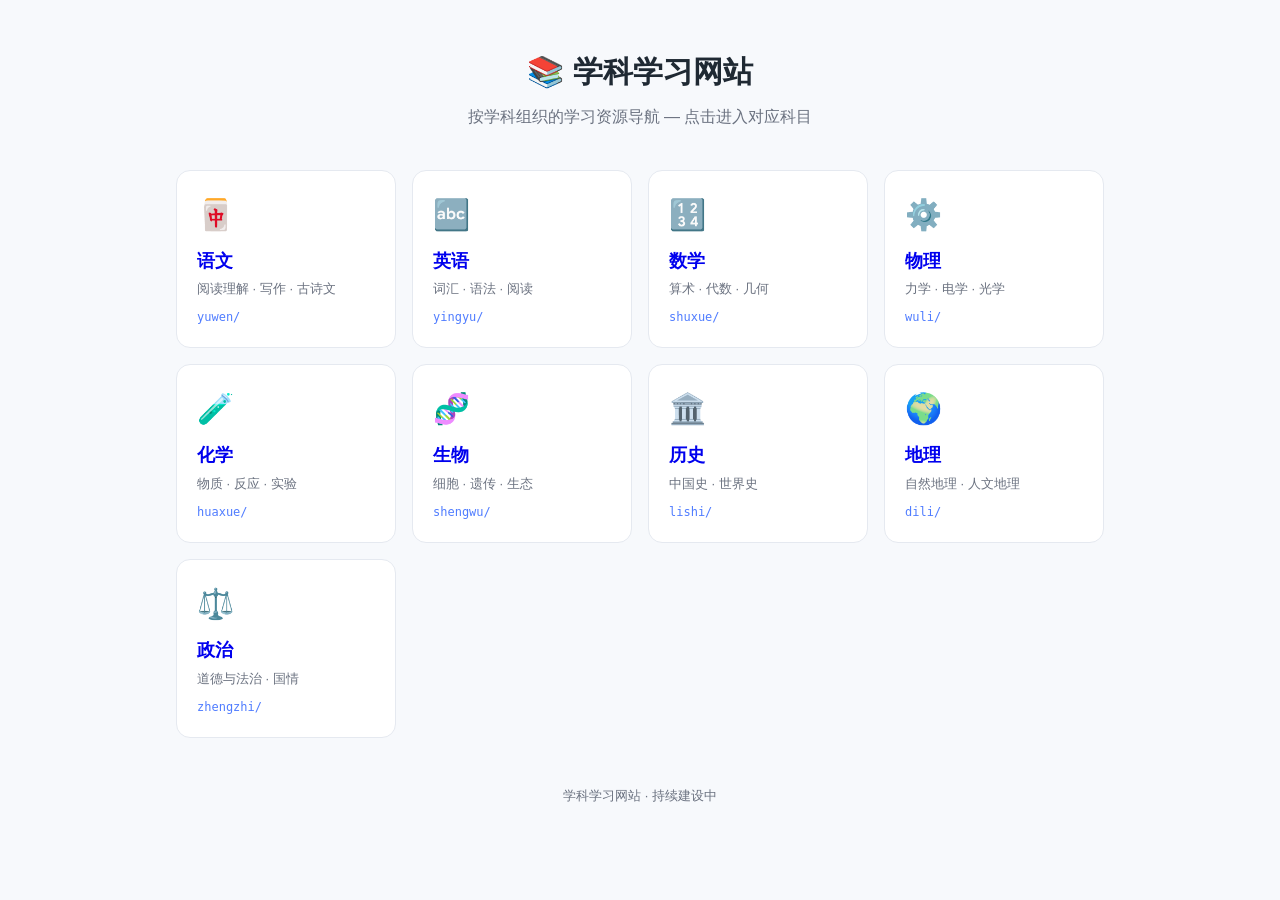
==== index.html @ 14922597 "init: 多学科学系网站骨架（语数英物化+生物史地政）" ====
<!DOCTYPE html>
<html lang="zh-CN">
<head>
  <meta charset="UTF-8" />
  <meta name="viewport" content="width=device-width, initial-scale=1.0" />
  <title>学科学习网站</title>
  <style>
    :root {
      --bg: #f7f9fc;
      --card: #ffffff;
      --text: #1f2933;
      --muted: #6b7280;
      --accent: #4f7cff;
      --accent-soft: #eef3ff;
      --border: #e5e9f0;
    }
    * { box-sizing: border-box; }
    body {
      margin: 0;
      font-family: -apple-system, BlinkMacSystemFont, "Segoe UI", "PingFang SC", "Microsoft YaHei", sans-serif;
      background: var(--bg);
      color: var(--text);
      line-height: 1.6;
    }
    header {
      text-align: center;
      padding: 48px 16px 24px;
    }
    header h1 { margin: 0 0 8px; font-size: 30px; }
    header p { margin: 0; color: var(--muted); }
    main {
      max-width: 960px;
      margin: 0 auto;
      padding: 16px;
      display: grid;
      grid-template-columns: repeat(auto-fill, minmax(200px, 1fr));
      gap: 16px;
    }
    a.card {
      display: block;
      text-decoration: none;
      background: var(--card);
      border: 1px solid var(--border);
      border-radius: 14px;
      padding: 20px;
      transition: transform .15s ease, box-shadow .15s ease;
    }
    a.card:hover {
      transform: translateY(-3px);
      box-shadow: 0 8px 24px rgba(79, 124, 255, .12);
      border-color: var(--accent);
    }
    .emoji { font-size: 30px; }
    .name { font-size: 18px; font-weight: 600; margin-top: 8px; }
    .desc { font-size: 13px; color: var(--muted); margin-top: 4px; }
    .folder { font-size: 12px; color: var(--accent); margin-top: 8px; font-family: monospace; }
    footer {
      text-align: center;
      color: var(--muted);
      font-size: 13px;
      padding: 32px 16px 48px;
    }
  </style>
</head>
<body>
  <header>
    <h1>📚 学科学习网站</h1>
    <p>按学科组织的学习资源导航 — 点击进入对应科目</p>
  </header>
  <main>
    <a class="card" href="yuwen/README.md">
      <div class="emoji">🀄</div><div class="name">语文</div>
      <div class="desc">阅读理解 · 写作 · 古诗文</div>
      <div class="folder">yuwen/</div>
    </a>
    <a class="card" href="yingyu/README.md">
      <div class="emoji">🔤</div><div class="name">英语</div>
      <div class="desc">词汇 · 语法 · 阅读</div>
      <div class="folder">yingyu/</div>
    </a>
    <a class="card" href="shuxue/README.md">
      <div class="emoji">🔢</div><div class="name">数学</div>
      <div class="desc">算术 · 代数 · 几何</div>
      <div class="folder">shuxue/</div>
    </a>
    <a class="card" href="wuli/README.md">
      <div class="emoji">⚙️</div><div class="name">物理</div>
      <div class="desc">力学 · 电学 · 光学</div>
      <div class="folder">wuli/</div>
    </a>
    <a class="card" href="huaxue/README.md">
      <div class="emoji">🧪</div><div class="name">化学</div>
      <div class="desc">物质 · 反应 · 实验</div>
      <div class="folder">huaxue/</div>
    </a>
    <a class="card" href="shengwu/README.md">
      <div class="emoji">🧬</div><div class="name">生物</div>
      <div class="desc">细胞 · 遗传 · 生态</div>
      <div class="folder">shengwu/</div>
    </a>
    <a class="card" href="lishi/README.md">
      <div class="emoji">🏛️</div><div class="name">历史</div>
      <div class="desc">中国史 · 世界史</div>
      <div class="folder">lishi/</div>
    </a>
    <a class="card" href="dili/README.md">
      <div class="emoji">🌍</div><div class="name">地理</div>
      <div class="desc">自然地理 · 人文地理</div>
      <div class="folder">dili/</div>
    </a>
    <a class="card" href="zhengzhi/README.md">
      <div class="emoji">⚖️</div><div class="name">政治</div>
      <div class="desc">道德与法治 · 国情</div>
      <div class="folder">zhengzhi/</div>
    </a>
  </main>
  <footer>学科学习网站 · 持续建设中</footer>
</body>
</html>
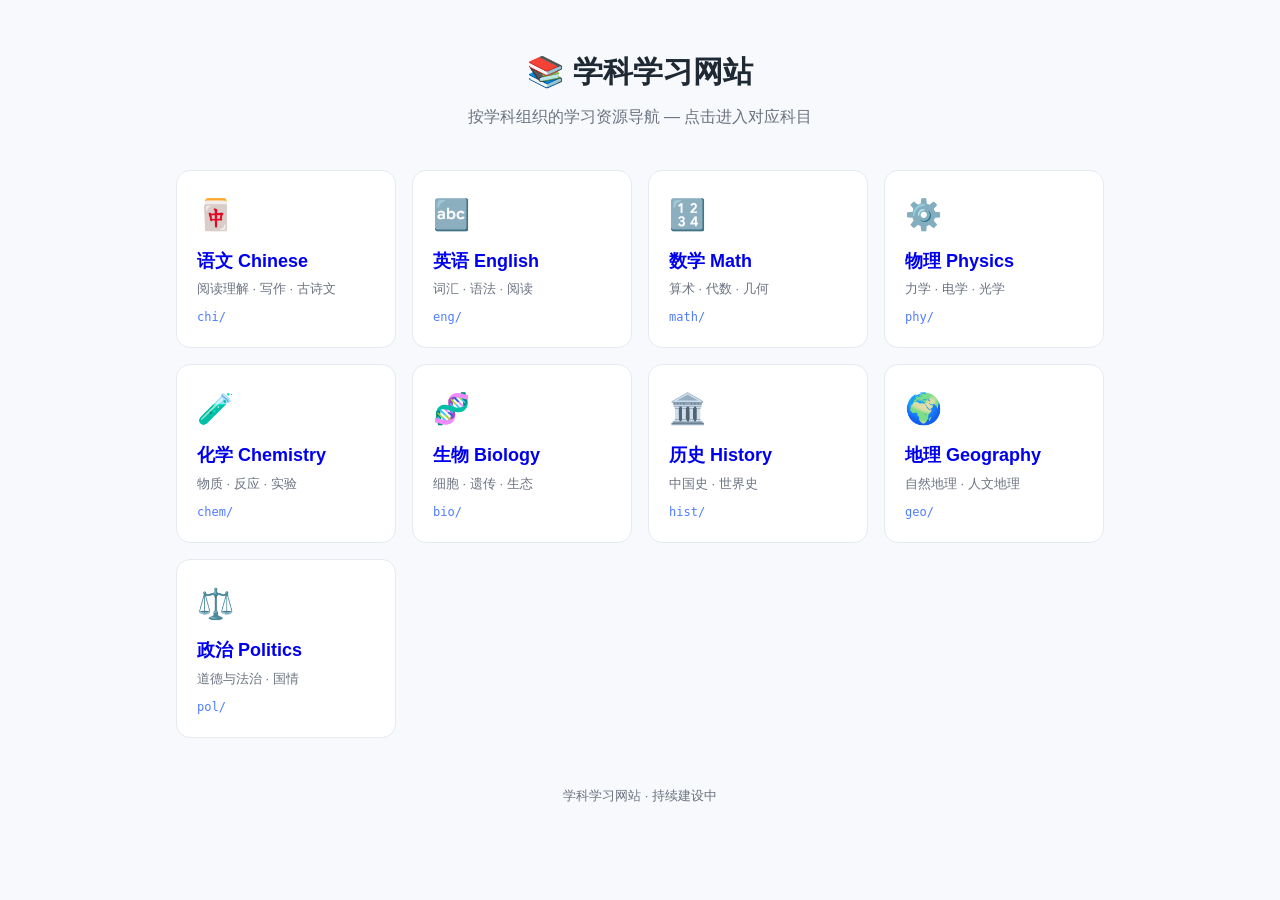
==== commit 3a3d71c6: "refactor: 学科目录更名为英文缩写 (chi/eng/math/phy/chem/bio/hist/geo/pol)" ====
--- a/index.html
+++ b/index.html
@@ -68,50 +68,50 @@
     <p>按学科组织的学习资源导航 — 点击进入对应科目</p>
   </header>
   <main>
-    <a class="card" href="yuwen/README.md">
-      <div class="emoji">🀄</div><div class="name">语文</div>
+    <a class="card" href="chi/README.md">
+      <div class="emoji">🀄</div><div class="name">语文 Chinese</div>
       <div class="desc">阅读理解 · 写作 · 古诗文</div>
-      <div class="folder">yuwen/</div>
+      <div class="folder">chi/</div>
     </a>
-    <a class="card" href="yingyu/README.md">
-      <div class="emoji">🔤</div><div class="name">英语</div>
+    <a class="card" href="eng/README.md">
+      <div class="emoji">🔤</div><div class="name">英语 English</div>
       <div class="desc">词汇 · 语法 · 阅读</div>
-      <div class="folder">yingyu/</div>
+      <div class="folder">eng/</div>
     </a>
-    <a class="card" href="shuxue/README.md">
-      <div class="emoji">🔢</div><div class="name">数学</div>
+    <a class="card" href="math/README.md">
+      <div class="emoji">🔢</div><div class="name">数学 Math</div>
       <div class="desc">算术 · 代数 · 几何</div>
-      <div class="folder">shuxue/</div>
+      <div class="folder">math/</div>
     </a>
-    <a class="card" href="wuli/README.md">
-      <div class="emoji">⚙️</div><div class="name">物理</div>
+    <a class="card" href="phy/README.md">
+      <div class="emoji">⚙️</div><div class="name">物理 Physics</div>
       <div class="desc">力学 · 电学 · 光学</div>
-      <div class="folder">wuli/</div>
+      <div class="folder">phy/</div>
     </a>
-    <a class="card" href="huaxue/README.md">
-      <div class="emoji">🧪</div><div class="name">化学</div>
+    <a class="card" href="chem/README.md">
+      <div class="emoji">🧪</div><div class="name">化学 Chemistry</div>
       <div class="desc">物质 · 反应 · 实验</div>
-      <div class="folder">huaxue/</div>
+      <div class="folder">chem/</div>
     </a>
-    <a class="card" href="shengwu/README.md">
-      <div class="emoji">🧬</div><div class="name">生物</div>
+    <a class="card" href="bio/README.md">
+      <div class="emoji">🧬</div><div class="name">生物 Biology</div>
       <div class="desc">细胞 · 遗传 · 生态</div>
-      <div class="folder">shengwu/</div>
+      <div class="folder">bio/</div>
     </a>
-    <a class="card" href="lishi/README.md">
-      <div class="emoji">🏛️</div><div class="name">历史</div>
+    <a class="card" href="hist/README.md">
+      <div class="emoji">🏛️</div><div class="name">历史 History</div>
       <div class="desc">中国史 · 世界史</div>
-      <div class="folder">lishi/</div>
+      <div class="folder">hist/</div>
     </a>
-    <a class="card" href="dili/README.md">
-      <div class="emoji">🌍</div><div class="name">地理</div>
+    <a class="card" href="geo/README.md">
+      <div class="emoji">🌍</div><div class="name">地理 Geography</div>
       <div class="desc">自然地理 · 人文地理</div>
-      <div class="folder">dili/</div>
+      <div class="folder">geo/</div>
     </a>
-    <a class="card" href="zhengzhi/README.md">
-      <div class="emoji">⚖️</div><div class="name">政治</div>
+    <a class="card" href="pol/README.md">
+      <div class="emoji">⚖️</div><div class="name">政治 Politics</div>
       <div class="desc">道德与法治 · 国情</div>
-      <div class="folder">zhengzhi/</div>
+      <div class="folder">pol/</div>
     </a>
   </main>
   <footer>学科学习网站 · 持续建设中</footer>
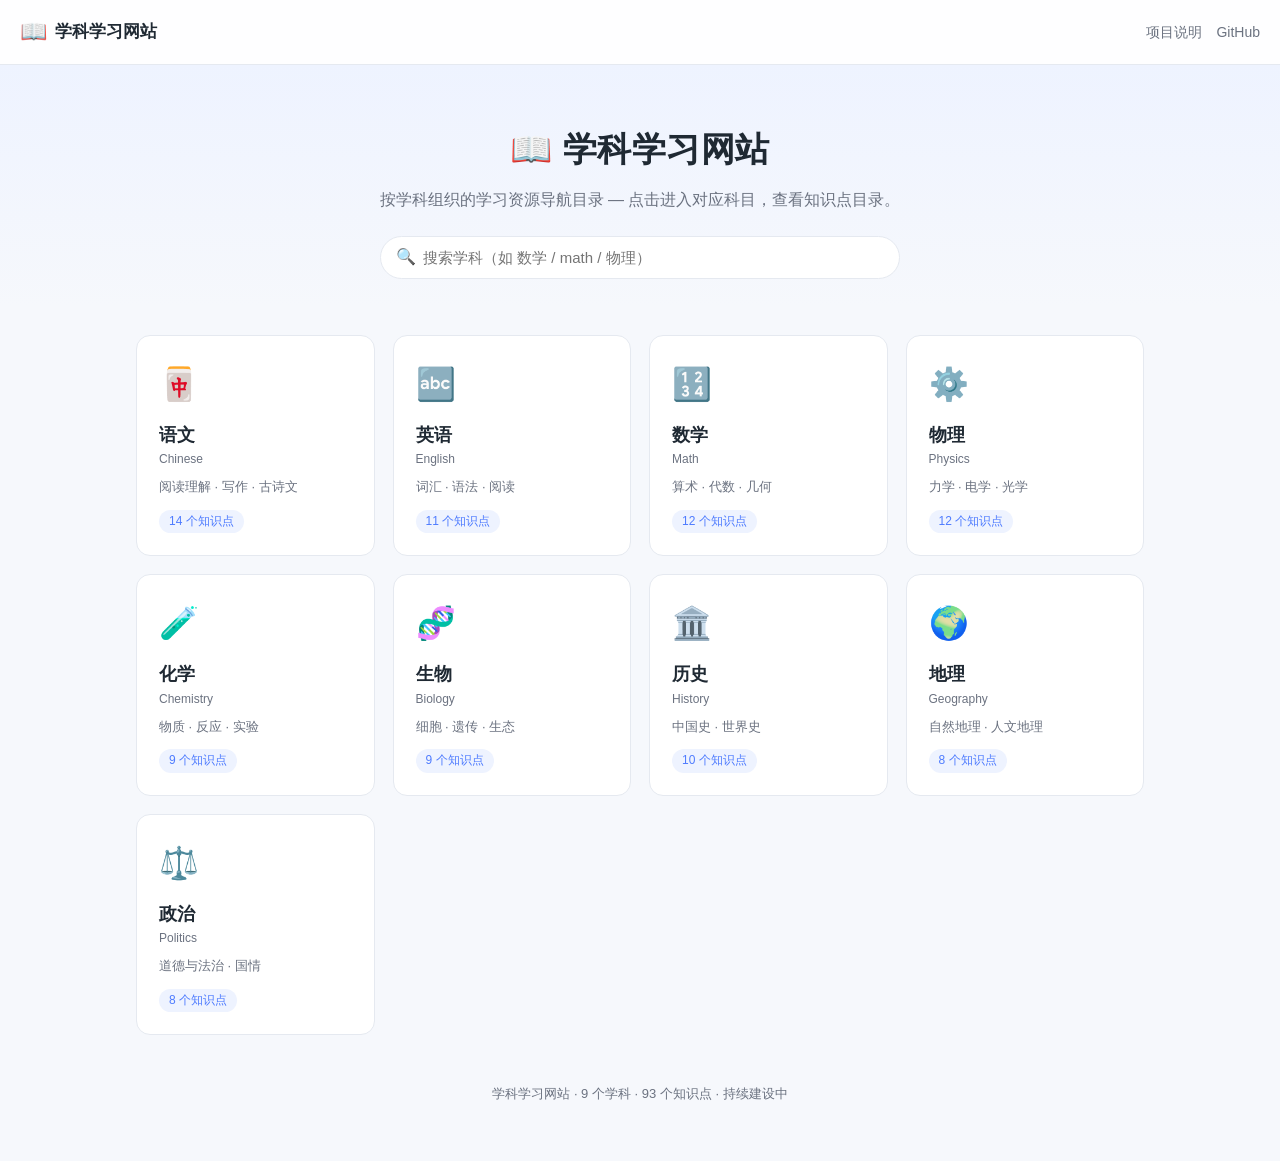
==== commit 288788f7: "feat: 完善学科学习网站目录（首页导航 + 9学科知识点页 + 搜索过滤） - 新增 assets/style.css、assets/app.js（共享浅色主题与目录搜索） - index.htm" ====
--- a/index.html
+++ b/index.html
@@ -3,117 +3,99 @@
 <head>
   <meta charset="UTF-8" />
   <meta name="viewport" content="width=device-width, initial-scale=1.0" />
-  <title>学科学习网站</title>
-  <style>
-    :root {
-      --bg: #f7f9fc;
-      --card: #ffffff;
-      --text: #1f2933;
-      --muted: #6b7280;
-      --accent: #4f7cff;
-      --accent-soft: #eef3ff;
-      --border: #e5e9f0;
-    }
-    * { box-sizing: border-box; }
-    body {
-      margin: 0;
-      font-family: -apple-system, BlinkMacSystemFont, "Segoe UI", "PingFang SC", "Microsoft YaHei", sans-serif;
-      background: var(--bg);
-      color: var(--text);
-      line-height: 1.6;
-    }
-    header {
-      text-align: center;
-      padding: 48px 16px 24px;
-    }
-    header h1 { margin: 0 0 8px; font-size: 30px; }
-    header p { margin: 0; color: var(--muted); }
-    main {
-      max-width: 960px;
-      margin: 0 auto;
-      padding: 16px;
-      display: grid;
-      grid-template-columns: repeat(auto-fill, minmax(200px, 1fr));
-      gap: 16px;
-    }
-    a.card {
-      display: block;
-      text-decoration: none;
-      background: var(--card);
-      border: 1px solid var(--border);
-      border-radius: 14px;
-      padding: 20px;
-      transition: transform .15s ease, box-shadow .15s ease;
-    }
-    a.card:hover {
-      transform: translateY(-3px);
-      box-shadow: 0 8px 24px rgba(79, 124, 255, .12);
-      border-color: var(--accent);
-    }
-    .emoji { font-size: 30px; }
-    .name { font-size: 18px; font-weight: 600; margin-top: 8px; }
-    .desc { font-size: 13px; color: var(--muted); margin-top: 4px; }
-    .folder { font-size: 12px; color: var(--accent); margin-top: 8px; font-family: monospace; }
-    footer {
-      text-align: center;
-      color: var(--muted);
-      font-size: 13px;
-      padding: 32px 16px 48px;
-    }
-  </style>
+  <title>学科学习网站 · 目录</title>
+  <link rel="stylesheet" href="assets/style.css" />
 </head>
 <body>
-  <header>
-    <h1>📚 学科学习网站</h1>
-    <p>按学科组织的学习资源导航 — 点击进入对应科目</p>
-  </header>
+  <div class="topbar">
+    <div class="brand"><span class="logo">📖</span> 学科学习网站</div>
+    <div class="links">
+      <a href="README.md">项目说明</a>
+      <a href="https://github.com/allenlinc/learn-hub">GitHub</a>
+    </div>
+  </div>
+
+  <section class="hero">
+    <h1>📖 学科学习网站</h1>
+    <p>按学科组织的学习资源导航目录 — 点击进入对应科目，查看知识点目录。</p>
+    <div class="search-wrap">
+      <span class="icon">🔍</span>
+      <input id="search" type="text" placeholder="搜索学科（如 数学 / math / 物理）" autocomplete="off" />
+    </div>
+  </section>
+
   <main>
-    <a class="card" href="chi/README.md">
-      <div class="emoji">🀄</div><div class="name">语文 Chinese</div>
+    <a class="card" href="chi/" data-search="语文 chinese 阅读理解 · 写作 · 古诗文">
+      <div class="emoji">🀄</div>
+      <div class="name">语文</div>
+      <div class="en">Chinese</div>
       <div class="desc">阅读理解 · 写作 · 古诗文</div>
-      <div class="folder">chi/</div>
+      <div class="count">14 个知识点</div>
     </a>
-    <a class="card" href="eng/README.md">
-      <div class="emoji">🔤</div><div class="name">英语 English</div>
+    <a class="card" href="eng/" data-search="英语 english 词汇 · 语法 · 阅读">
+      <div class="emoji">🔤</div>
+      <div class="name">英语</div>
+      <div class="en">English</div>
       <div class="desc">词汇 · 语法 · 阅读</div>
-      <div class="folder">eng/</div>
+      <div class="count">11 个知识点</div>
     </a>
-    <a class="card" href="math/README.md">
-      <div class="emoji">🔢</div><div class="name">数学 Math</div>
+    <a class="card" href="math/" data-search="数学 math 算术 · 代数 · 几何">
+      <div class="emoji">🔢</div>
+      <div class="name">数学</div>
+      <div class="en">Math</div>
       <div class="desc">算术 · 代数 · 几何</div>
-      <div class="folder">math/</div>
+      <div class="count">12 个知识点</div>
     </a>
-    <a class="card" href="phy/README.md">
-      <div class="emoji">⚙️</div><div class="name">物理 Physics</div>
+    <a class="card" href="phy/" data-search="物理 physics 力学 · 电学 · 光学">
+      <div class="emoji">⚙️</div>
+      <div class="name">物理</div>
+      <div class="en">Physics</div>
       <div class="desc">力学 · 电学 · 光学</div>
-      <div class="folder">phy/</div>
+      <div class="count">12 个知识点</div>
     </a>
-    <a class="card" href="chem/README.md">
-      <div class="emoji">🧪</div><div class="name">化学 Chemistry</div>
+    <a class="card" href="chem/" data-search="化学 chemistry 物质 · 反应 · 实验">
+      <div class="emoji">🧪</div>
+      <div class="name">化学</div>
+      <div class="en">Chemistry</div>
       <div class="desc">物质 · 反应 · 实验</div>
-      <div class="folder">chem/</div>
+      <div class="count">9 个知识点</div>
     </a>
-    <a class="card" href="bio/README.md">
-      <div class="emoji">🧬</div><div class="name">生物 Biology</div>
+    <a class="card" href="bio/" data-search="生物 biology 细胞 · 遗传 · 生态">
+      <div class="emoji">🧬</div>
+      <div class="name">生物</div>
+      <div class="en">Biology</div>
       <div class="desc">细胞 · 遗传 · 生态</div>
-      <div class="folder">bio/</div>
+      <div class="count">9 个知识点</div>
     </a>
-    <a class="card" href="hist/README.md">
-      <div class="emoji">🏛️</div><div class="name">历史 History</div>
+    <a class="card" href="hist/" data-search="历史 history 中国史 · 世界史">
+      <div class="emoji">🏛️</div>
+      <div class="name">历史</div>
+      <div class="en">History</div>
       <div class="desc">中国史 · 世界史</div>
-      <div class="folder">hist/</div>
+      <div class="count">10 个知识点</div>
     </a>
-    <a class="card" href="geo/README.md">
-      <div class="emoji">🌍</div><div class="name">地理 Geography</div>
+    <a class="card" href="geo/" data-search="地理 geography 自然地理 · 人文地理">
+      <div class="emoji">🌍</div>
+      <div class="name">地理</div>
+      <div class="en">Geography</div>
       <div class="desc">自然地理 · 人文地理</div>
-      <div class="folder">geo/</div>
+      <div class="count">8 个知识点</div>
     </a>
-    <a class="card" href="pol/README.md">
-      <div class="emoji">⚖️</div><div class="name">政治 Politics</div>
+    <a class="card" href="pol/" data-search="政治 politics 道德与法治 · 国情">
+      <div class="emoji">⚖️</div>
+      <div class="name">政治</div>
+      <div class="en">Politics</div>
       <div class="desc">道德与法治 · 国情</div>
-      <div class="folder">pol/</div>
+      <div class="count">8 个知识点</div>
     </a>
   </main>
-  <footer>学科学习网站 · 持续建设中</footer>
+
+  <div id="empty" class="empty is-hidden">没有找到匹配的学科，试试其他关键词。</div>
+
+  <footer>
+    学科学习网站 · 9 个学科 · 93 个知识点 · 持续建设中
+  </footer>
+
+  <script src="assets/app.js"></script>
 </body>
 </html>
--- a/assets/style.css
+++ b/assets/style.css
@@ -0,0 +1,201 @@
+:root {
+  --bg: #f6f8fc;
+  --card: #ffffff;
+  --text: #1f2933;
+  --muted: #6b7280;
+  --accent: #4f7cff;
+  --accent-2: #7c5cff;
+  --accent-soft: #eef3ff;
+  --border: #e5e9f0;
+  --shadow: 0 8px 24px rgba(79, 124, 255, .12);
+  --radius: 14px;
+}
+
+* { box-sizing: border-box; }
+
+html { scroll-behavior: smooth; }
+
+body {
+  margin: 0;
+  font-family: -apple-system, BlinkMacSystemFont, "Segoe UI", "PingFang SC", "Microsoft YaHei", sans-serif;
+  background: var(--bg);
+  color: var(--text);
+  line-height: 1.65;
+}
+
+a { color: var(--accent); text-decoration: none; }
+a:hover { text-decoration: underline; }
+
+/* ---------- Top bar ---------- */
+.topbar {
+  position: sticky;
+  top: 0;
+  z-index: 10;
+  display: flex;
+  align-items: center;
+  justify-content: space-between;
+  gap: 16px;
+  padding: 14px 20px;
+  background: rgba(255, 255, 255, .85);
+  backdrop-filter: blur(8px);
+  border-bottom: 1px solid var(--border);
+}
+.topbar .brand {
+  font-weight: 700;
+  font-size: 17px;
+  display: flex;
+  align-items: center;
+  gap: 8px;
+}
+.topbar .brand .logo { font-size: 22px; }
+.topbar .links { display: flex; gap: 14px; font-size: 14px; }
+.topbar .links a { color: var(--muted); }
+.topbar .links a:hover { color: var(--accent); text-decoration: none; }
+
+/* ---------- Hero ---------- */
+.hero {
+  text-align: center;
+  padding: 56px 16px 28px;
+  background: linear-gradient(180deg, #eef3ff 0%, var(--bg) 100%);
+}
+.hero h1 { margin: 0 0 10px; font-size: 34px; letter-spacing: .5px; }
+.hero p { margin: 0 auto; max-width: 640px; color: var(--muted); font-size: 16px; }
+
+/* ---------- Search ---------- */
+.search-wrap {
+  max-width: 520px;
+  margin: 22px auto 0;
+  position: relative;
+}
+.search-wrap input {
+  width: 100%;
+  padding: 12px 16px 12px 42px;
+  font-size: 15px;
+  border: 1px solid var(--border);
+  border-radius: 999px;
+  background: #fff;
+  outline: none;
+  transition: border-color .15s, box-shadow .15s;
+}
+.search-wrap input:focus {
+  border-color: var(--accent);
+  box-shadow: 0 0 0 4px var(--accent-soft);
+}
+.search-wrap .icon {
+  position: absolute;
+  left: 16px; top: 50%;
+  transform: translateY(-50%);
+  color: var(--muted);
+  font-size: 16px;
+}
+
+/* ---------- Grid of cards ---------- */
+main {
+  max-width: 1040px;
+  margin: 0 auto;
+  padding: 28px 16px 8px;
+  display: grid;
+  grid-template-columns: repeat(auto-fill, minmax(220px, 1fr));
+  gap: 18px;
+}
+a.card {
+  display: block;
+  text-decoration: none;
+  background: var(--card);
+  border: 1px solid var(--border);
+  border-radius: var(--radius);
+  padding: 22px;
+  color: var(--text);
+  transition: transform .15s ease, box-shadow .15s ease, border-color .15s ease;
+}
+a.card:hover {
+  transform: translateY(-4px);
+  box-shadow: var(--shadow);
+  border-color: var(--accent);
+  text-decoration: none;
+}
+.card .emoji { font-size: 32px; }
+.card .name { font-size: 18px; font-weight: 700; margin-top: 10px; }
+.card .en { font-size: 12px; color: var(--muted); font-weight: 500; }
+.card .desc { font-size: 13px; color: var(--muted); margin-top: 6px; }
+.card .count {
+  display: inline-block;
+  margin-top: 12px;
+  font-size: 12px;
+  color: var(--accent);
+  background: var(--accent-soft);
+  padding: 2px 10px;
+  border-radius: 999px;
+}
+
+/* ---------- Subject page ---------- */
+.subject-header {
+  text-align: center;
+  padding: 44px 16px 12px;
+}
+.subject-header .big-emoji { font-size: 44px; }
+.subject-header h1 { margin: 8px 0 4px; font-size: 28px; }
+.subject-header .sub { color: var(--muted); font-size: 14px; }
+.subject-intro {
+  max-width: 760px;
+  margin: 18px auto 0;
+  padding: 0 16px;
+  color: #374151;
+  font-size: 15px;
+}
+
+.chapters {
+  max-width: 1040px;
+  margin: 0 auto;
+  padding: 24px 16px 8px;
+}
+.chapter {
+  margin-bottom: 30px;
+}
+.chapter h2 {
+  font-size: 20px;
+  margin: 0 0 14px;
+  padding-left: 12px;
+  border-left: 4px solid var(--accent);
+}
+.topics {
+  display: grid;
+  grid-template-columns: repeat(auto-fill, minmax(240px, 1fr));
+  gap: 14px;
+}
+.topic {
+  background: var(--card);
+  border: 1px solid var(--border);
+  border-radius: 12px;
+  padding: 16px;
+  transition: transform .12s ease, box-shadow .12s ease, border-color .12s ease;
+}
+.topic:hover {
+  transform: translateY(-3px);
+  box-shadow: var(--shadow);
+  border-color: var(--accent);
+}
+.topic .t-title { font-weight: 600; font-size: 15px; }
+.topic .t-desc { font-size: 13px; color: var(--muted); margin-top: 6px; }
+
+/* ---------- Empty / footer ---------- */
+.empty {
+  text-align: center;
+  color: var(--muted);
+  padding: 40px 16px;
+  font-size: 15px;
+}
+footer {
+  text-align: center;
+  color: var(--muted);
+  font-size: 13px;
+  padding: 40px 16px 56px;
+}
+footer a { color: var(--muted); }
+
+.is-hidden { display: none !important; }
+
+@media (max-width: 560px) {
+  .hero h1 { font-size: 27px; }
+  main { grid-template-columns: repeat(auto-fill, minmax(150px, 1fr)); }
+}
